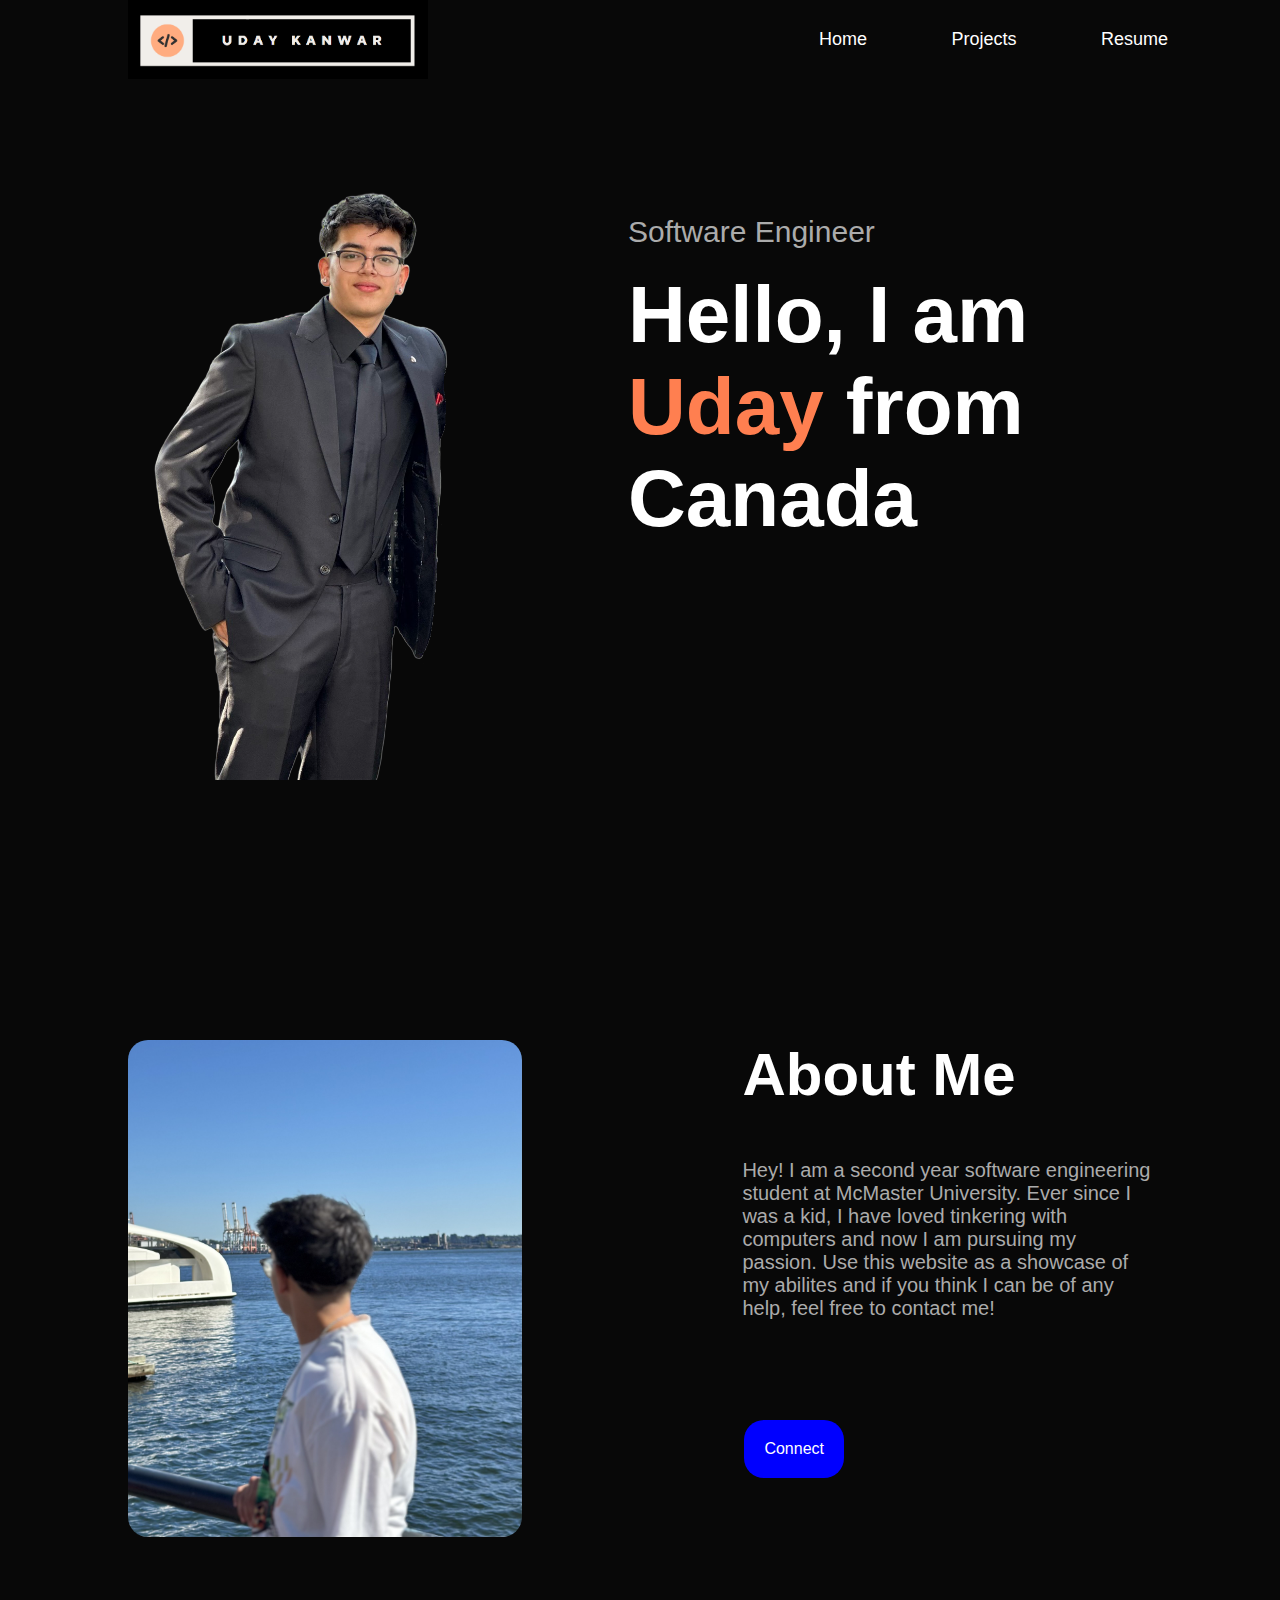
==== index.html @ d526cc94 "first commit" ====
<!DOCTYPE html>
<html lang="en">
<head>
    <meta charset="UTF-8">
    <meta name="viewport" content="width=device-width, initial-scale=1.0">
    <title>Uday Kanwar </title>
    <link rel="apple-touch-icon" sizes="180x180" href="images/apple-touch-icon.png">
    <link rel="icon" type="image/png" sizes="32x32" href="images/favicon-32x32.png">
    <link rel="icon" type="image/png" sizes="16x16" href="images/favicon-16x16.png">
    <link rel="manifest" href="images/site.webmanifest">
    <link rel="stylesheet" href="style.css">
</head>
<body>

<div id="header">
    <div class="container">
        <nav>
            <img src="images/better logo.png" class="logo">
            <ul>
                <li> <a href="index.html">Home</a></li>
                <li> <a href="projects.html">Projects</a></li>
                <!--<li> <a href="experience.html">Experiences</a></li>-->
                <li> <a href="Uday_Resume2025.pdf"target="_blank">Resume</a></li>
            </ul>
        </nav>
        <div class="header-text">
            <p>Software Engineer</p>
            <h1>Hello, I am <span> Uday</span> from Canada</h1>
        </div>
    </div>
</div>
<!-- about-->
<div id="about">
    <div class="container">
        <div class="row">
            <div class="about-col-1">
                <img src="images/IMG_5975.jpg">
            </div>
            <div class="about-col-2">
                <h1 class="sub-title">About Me</h1>
                <p class="introduction">Hey! I am a second year software engineering student at McMaster University. Ever since I was a kid, I have loved tinkering with computers and now I am pursuing my passion. Use this website as a showcase of my abilites and if you think I can be of any help, feel free to contact me! </p>
                <button class="connect-button"> Connect</button>
            </div>
        </div>
    </div>
</div>
</body>
</html>
---- style.css ----
*{
    margin: 0;
    padding: 0;
    font-family: 'Poppins', sans-serif;
    box-sizing :  border-box;
}
body{
    background: #080808;
    color: #fff;
}
#header{

    width: 100%;
    height: 100vh;
    background-repeat: no-repeat;
    background-image: url(images/main3.PNG);
    background-size: 40%; 
    background-position: 100px 160px;  
    background-attachment: fixed;
    background-repeat: no-repeat;
}

.container{
    padding: 10px 10%;
}

nav{
    display: flex;
    align-items: center;
    justify-content: space-between;
    flex-wrap: wrap;
    background-color: #080808;
    position: fixed;
    top: 0;
    width:100%;
    padding-right: 200px;
}
.logo{
    width: 300px;

}
nav ul li{
    display: inline-block;
    list-style: none;
    margin: 5px 40px;
    
}
nav ul li a{
    color: #fff;
    text-decoration: none;
    font-size: 18px;
    position: relative;
    
}
nav ul li a::after{
    content:'';
    width: 0%;
    height: 3px;
    background: 3px;
    background:coral;
    position: absolute;
    left: 0;
    bottom: -6px;
    transition: 0.5s;
}
nav ul li a:hover::after{
    width: 100%
}
.header-text{
    margin-top: 20%;
    font-size: 50px;
    margin-left: 500px;

}
.header-text h1{
    font-size: 80px;
    margin-top: 20px;
    
}
.header-text p{
    font-size: 30px;
    color:#ababab;
}
.header-text h1 span{
    color:coral;
    
}

/*--------- about---------*/

#about{
    padding: 80px 0;
    color: #ababab;
}

.row{
    display: flex;
    justify-content: space-between;
    flex-wrap: wrap ;  
}
.about-col-1{
    flex-basis: 35%;
}
.about-col-1 img{
    margin-top: 50px;
    width: 110%;
    border-radius: 20px;
}
.about-col-2{
    flex-basis: 40%;
    margin-top: 50px;
}
.sub-title{
    font-size: 60px;
    font-weight: 600;
    color:#fff;
    margin-bottom: 50px;
    
}
.introduction{
    font-size: 20px;
    font-weight: 200;
    color:#ababab;
    margin-bottom: 50px;
}
.connect-button{
  background-color:blue; /* Green */
  border: none;
  color: white;
  padding: 20px;
  text-align: center;
  text-decoration: none;
  display: inline-block;
  font-size: 16px;
  margin: 50px 2px;
  cursor: pointer;
  border-radius: 20px;
}

/*portfolio*/
.card {
    background-color: white;
    border: none;
    border-radius: 10px;
    box-shadow: -2px 1px 8px 1px lightgrey;
    overflow: hidden;
    max-width: 300px;
    height: 450px;
    display: flex;
    flex-direction: column;
    align-items: center;
    text-align: center;
  }
  .card-img-top {
    width: 100%;
    height: auto;
}

.card-body {
  padding: 1rem;
  flex: 1;
  display: flex;
  flex-direction: column;
  justify-content: space-between;
}
  
  
  .portfolio-card__title {
    font-family: 'Barlow Condensed', sans-serif;
    font-size: 1.5rem;
    color: coral;
    margin: 0.5rem 0;
    
  }
  
  .portfolio-card__category {
    font-family: 'Barlow Condensed', sans-serif;
    font-size: 1rem;
    text-transform: uppercase;
  }
  
  
  .portfolio-card__text {
    font-family: 'Abel', sans-serif;
    font-size: 1rem;
    color: black;
  }
  
  .portfolio-card__stage {
    color: white;
    text-transform: uppercase;
    padding: 6px;
    font-family: 'Barlow Condensed', sans-serif;
  }
  
  .portfolio-card__stage__icon {
    margin-right: 5px;
  }
  

  
  .portfolio-card__link {
    font-family: 'Barlow Condensed', sans-serif;
    text-transform: uppercase;
    font-size: 0.8rem;
    color: grey;
    text-decoration: underline;
    transition: 0.3s;
  }
  
  .portfolio-card__link:hover {
    color: black;
  } 

  .container1 {
    display: flex;
    justify-content: center;
    align-items: center;
    flex-wrap: wrap;
    gap: 1rem;
    padding: 20px;
    padding-top: 100px;
}
.row1 {
  display: flex;
  flex-wrap: wrap;
  justify-content: center;
}
.col-md-4 {
  flex: 1 1 calc(33.333% - 2rem);
  margin: 1rem;
}
.card-img-top {
  width: 100%;
  height: 200px;
  
  object-fit:cover;

}
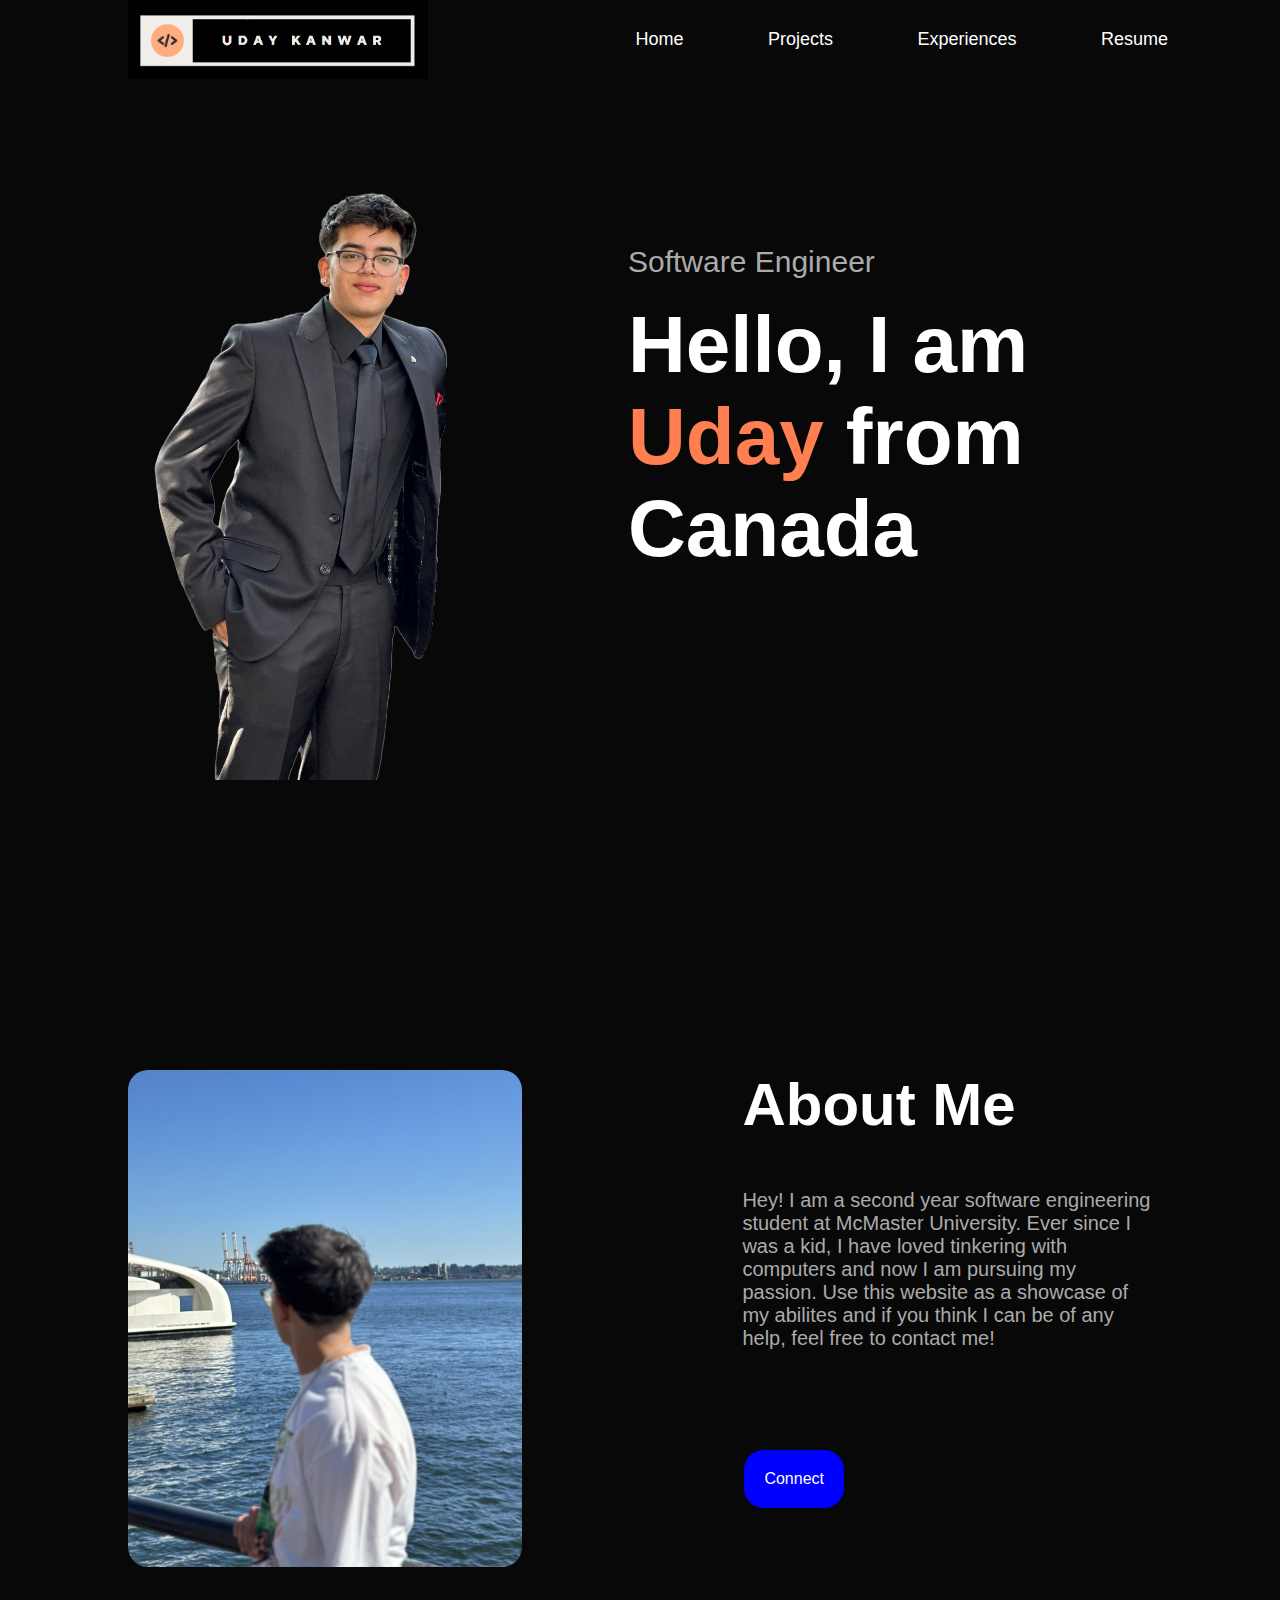
==== commit 0959eda2: "modified:   Uday_Resume2025.pdf 	new file:   android-chrome-192x192.png 	new file:   android-chrome-" ====
--- a/index.html
+++ b/index.html
@@ -4,10 +4,14 @@
     <meta charset="UTF-8">
     <meta name="viewport" content="width=device-width, initial-scale=1.0">
     <title>Uday Kanwar </title>
-    <link rel="apple-touch-icon" sizes="180x180" href="images/apple-touch-icon.png">
-    <link rel="icon" type="image/png" sizes="32x32" href="images/favicon-32x32.png">
-    <link rel="icon" type="image/png" sizes="16x16" href="images/favicon-16x16.png">
-    <link rel="manifest" href="images/site.webmanifest">
+    <meta name="description" content="Hey! I am a second year software engineering student at McMaster University. Ever since I was a kid, I have loved tinkering with computers and now I am pursuing my passion. Use this website as a showcase of my abilites and if you think I can be of any help, feel free to contact me!">
+    <link rel="apple-touch-icon" sizes="180x180" href="/apple-touch-icon.png">
+    <link rel="icon" type="image/png" sizes="32x32" href="/favicon-32x32.png">
+    <link rel="icon" type="image/png" sizes="16x16" href="/favicon-16x16.png">
+    <link rel="manifest" href="/site.webmanifest">
+    <link rel="mask-icon" href="/safari-pinned-tab.svg" color="#5bbad5">
+    <meta name="msapplication-TileColor" content="#da532c">
+    <meta name="theme-color" content="#ffffff">
     <link rel="stylesheet" href="style.css">
 </head>
 <body>
@@ -19,7 +23,7 @@
             <ul>
                 <li> <a href="index.html">Home</a></li>
                 <li> <a href="projects.html">Projects</a></li>
-                <!--<li> <a href="experience.html">Experiences</a></li>-->
+                <li> <a href="experience.html">Experiences</a></li>
                 <li> <a href="Uday_Resume2025.pdf"target="_blank">Resume</a></li>
             </ul>
         </nav>
@@ -39,10 +43,15 @@
             <div class="about-col-2">
                 <h1 class="sub-title">About Me</h1>
                 <p class="introduction">Hey! I am a second year software engineering student at McMaster University. Ever since I was a kid, I have loved tinkering with computers and now I am pursuing my passion. Use this website as a showcase of my abilites and if you think I can be of any help, feel free to contact me! </p>
-                <button class="connect-button"> Connect</button>
+                
+                <a href="https://linktr.ee/udaykanwar" target=”_blank”>
+                    <button class="connect-button"> Connect</button>
+                </a>
             </div>
         </div>
     </div>
+    
 </div>
+
 </body>
 </html>--- a/style.css
+++ b/style.css
@@ -1,5 +1,5 @@
- *{
-    margin: 0;
+*{
+    margin: 0px;
     padding: 0;
     font-family: 'Poppins', sans-serif;
     box-sizing :  border-box;
@@ -7,6 +7,10 @@
 body{
     background: #080808;
     color: #fff;
+}
+body a:hover
+{
+    color: #c1c3c3;
 }
 #header{
 
@@ -19,9 +23,18 @@
     background-attachment: fixed;
     background-repeat: no-repeat;
 }
+#header2 {
+  position: fixed;
+  width: 100%;
+  top: 0;
+  left: 0;
+  z-index: 1000; /* Ensures it stays on top of other elements */
+  background-color: #000000; /* Adjust the background color as needed */
+}
 
 .container{
-    padding: 10px 10%;
+    padding: 40px 10%;
+
 }
 
 nav{
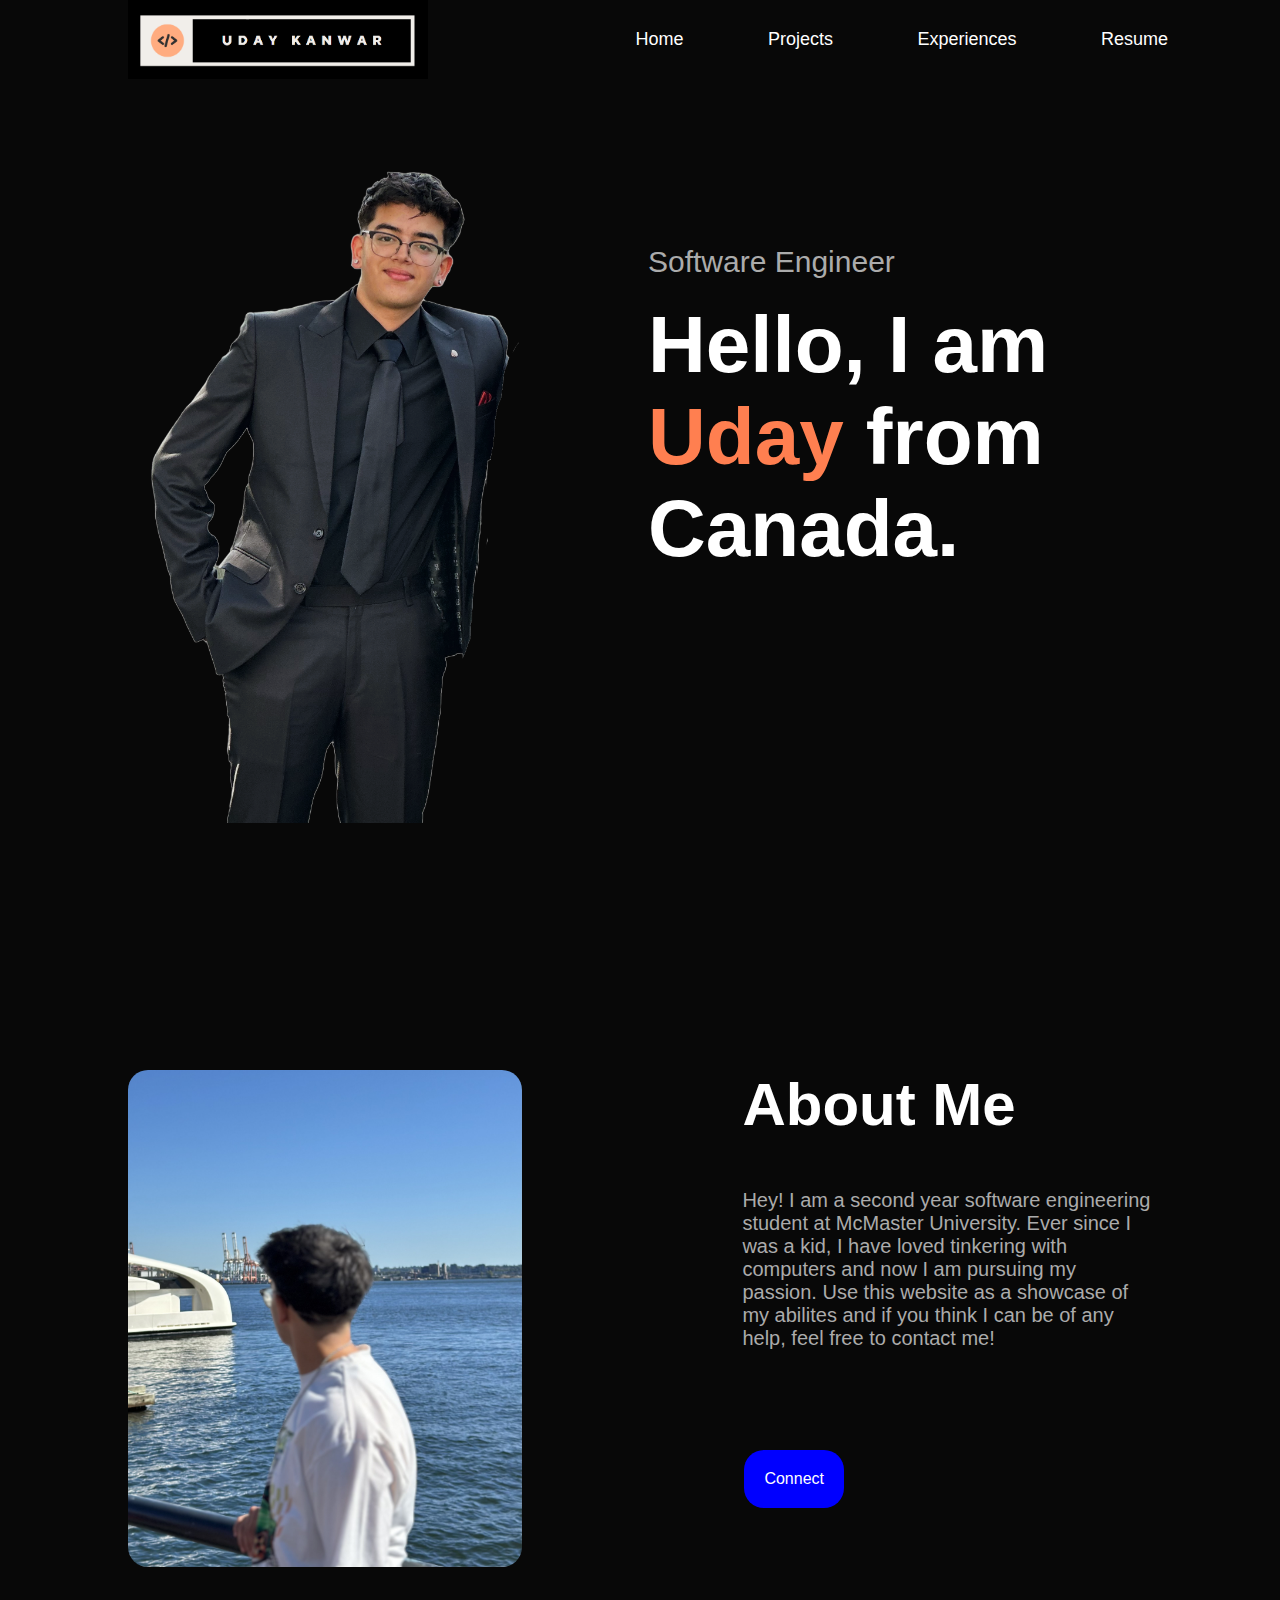
==== commit eec72b55: "deleted:    images/main3.PNG 	new file:   images/mainone.png 	modified:   index.html 	modified:   st" ====
--- a/index.html
+++ b/index.html
@@ -12,7 +12,7 @@
     <link rel="mask-icon" href="/safari-pinned-tab.svg" color="#5bbad5">
     <meta name="msapplication-TileColor" content="#da532c">
     <meta name="theme-color" content="#ffffff">
-    <link rel="stylesheet" href="style.css">
+    <link rel="stylesheet" href="style.css">    
 </head>
 <body>
 
@@ -29,7 +29,7 @@
         </nav>
         <div class="header-text">
             <p>Software Engineer</p>
-            <h1>Hello, I am <span> Uday</span> from Canada</h1>
+            <h1>Hello, I am <span> Uday</span> from Canada.</h1>
         </div>
     </div>
 </div>
--- a/style.css
+++ b/style.css
@@ -17,7 +17,7 @@
     width: 100%;
     height: 100vh;
     background-repeat: no-repeat;
-    background-image: url(images/main3.PNG);
+    background-image: url(images/mainone.png);
     background-size: 40%; 
     background-position: 100px 160px;  
     background-attachment: fixed;
@@ -82,7 +82,7 @@
 .header-text{
     margin-top: 20%;
     font-size: 50px;
-    margin-left: 500px;
+    margin-left: 520px;
 
 }
 .header-text h1{
